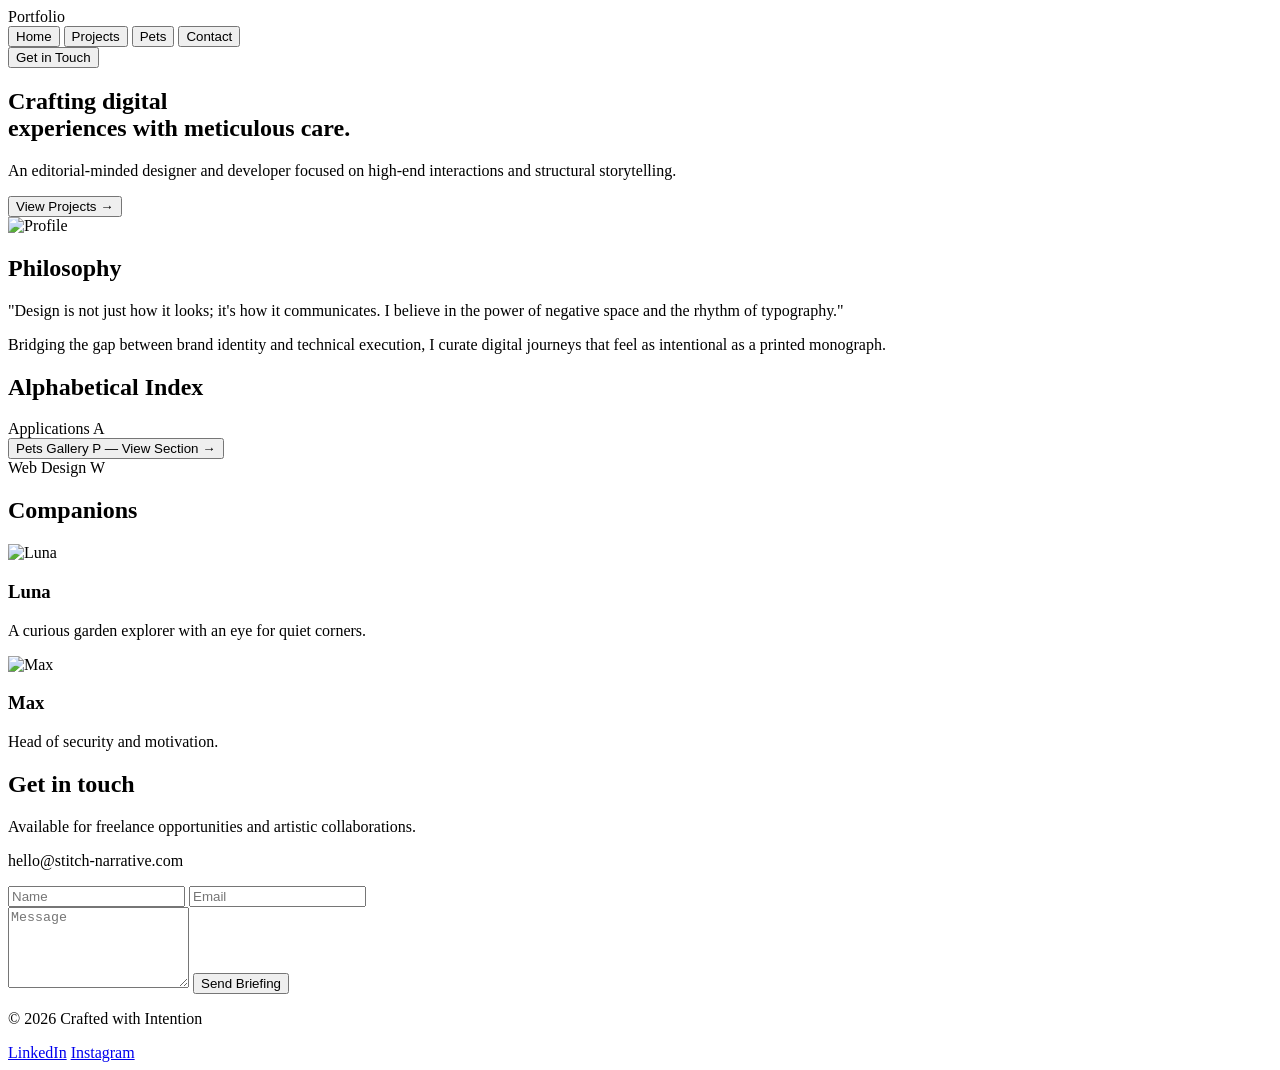
==== index.html @ e32a035a "first commit" ====
<!DOCTYPE html>
<html lang="en">
<head>
    <meta charset="UTF-8">
    <meta name="viewport" content="width=device-width, initial-scale=1.0">
    <title>Portfolio | The Editorial Narrative</title>
    <script src="https://cdn.tailwindcss.com?plugins=forms,container-queries"></script>
    <link href="https://fonts.googleapis.com/css2?family=Epilogue:wght@700;800;900&family=Manrope:wght@400;500;600;700&display=swap" rel="stylesheet">
    <script>
        tailwind.config = {
            theme: {
                extend: {
                    colors: {
                        primary: "#13423d",
                        secondary: "#466270",
                        surface: "#f8f9fa",
                        "surface-container-low": "#f3f4f5",
                        accent: "#396660"
                    }
                }
            }
        }

        function showSection(sectionId, btn) {
            // Ocultar todas las secciones
            document.querySelectorAll('.portfolio-section').forEach(s => s.classList.add('hidden'));
            // Mostrar la seleccionada
            document.getElementById(sectionId).classList.remove('hidden');
            
            // Actualizar estado activo de los botones del nav
            document.querySelectorAll('.nav-link').forEach(l => {
                l.classList.remove('text-primary', 'border-b-2', 'border-primary');
                l.classList.add('text-secondary');
            });
            if(btn) {
                btn.classList.add('text-primary', 'border-b-2', 'border-primary');
            }
        }
    </script>
</head>
<body class="bg-surface text-[#191c1d] font-['Manrope'] min-h-screen flex flex-col">

    <nav class="fixed top-0 w-full z-50 bg-surface/80 backdrop-blur-xl h-20 flex items-center border-b border-black/5">
        <div class="max-w-7xl mx-auto px-8 w-full flex justify-between items-center">
            <div class="text-2xl font-black font-['Epilogue'] tracking-tighter text-primary uppercase">Portfolio</div>
            <div class="hidden md:flex gap-10 font-bold text-[10px] uppercase tracking-[0.2em]">
                <button onclick="showSection('home', this)" class="nav-link text-primary border-b-2 border-primary pb-1 transition-all">Home</button>
                <button onclick="showSection('projects', this)" class="nav-link text-secondary hover:text-primary transition-all">Projects</button>
                <button onclick="showSection('pets', this)" class="nav-link text-secondary hover:text-primary transition-all">Pets</button>
                <button onclick="showSection('contact', this)" class="nav-link text-secondary hover:text-primary transition-all">Contact</button>
            </div>
            <button onclick="showSection('contact')" class="bg-primary text-white px-6 py-2.5 rounded-md font-bold text-[10px] uppercase tracking-widest hover:bg-accent transition-all">Get in Touch</button>
        </div>
    </nav>

    <main class="pt-20 flex-grow">
        
        <div id="home" class="portfolio-section">
            <section class="max-w-7xl mx-auto px-8 py-24 grid grid-cols-12 gap-12 items-center">
                <div class="col-span-12 md:col-span-7 flex flex-col items-start">
                    <h1 class="font-['Epilogue'] text-7xl md:text-[100px] font-black leading-[0.9] text-primary mb-10 tracking-tighter">
                        Crafting digital <br><span class="text-accent italic font-light font-['Manrope']">experiences</span> with meticulous care.
                    </h1>
                    <p class="text-xl text-secondary max-w-md mb-12 leading-relaxed">
                        An editorial-minded designer and developer focused on high-end interactions and structural storytelling.
                    </p>
                    <button onclick="showSection('projects')" class="inline-flex items-center gap-4 bg-primary text-white px-8 py-4 rounded-md font-bold hover:gap-6 transition-all uppercase tracking-widest text-xs">
                        View Projects →
                    </button>
                </div>
                <div class="col-span-12 md:col-span-5">
                    <div class="aspect-[3/4] bg-surface-container-low rounded-lg overflow-hidden shadow-2xl">
                        <img src="https://images.unsplash.com/photo-1560250097-0b93528c311a?q=80&w=800" class="w-full h-full object-cover" alt="Profile">
                    </div>
                </div>
            </section>

            <section class="bg-surface-container-low py-32 border-y border-black/5">
                <div class="max-w-7xl mx-auto px-8 grid grid-cols-12 gap-12">
                    <div class="col-span-12 md:col-span-4 flex flex-col gap-4">
                        <h2 class="font-['Epilogue'] text-3xl text-primary font-black uppercase">Philosophy</h2>
                        <div class="w-12 h-1 bg-primary"></div>
                    </div>
                    <div class="col-span-12 md:col-span-8 space-y-6">
                        <p class="text-2xl leading-relaxed text-primary font-medium italic">
                            "Design is not just how it looks; it's how it communicates. I believe in the power of negative space and the rhythm of typography."
                        </p>
                        <p class="text-secondary leading-loose">
                            Bridging the gap between brand identity and technical execution, I curate digital journeys that feel as intentional as a printed monograph.
                        </p>
                    </div>
                </div>
            </section>
        </div>

        <div id="projects" class="portfolio-section hidden max-w-7xl mx-auto px-8 py-24">
            <h2 class="font-['Epilogue'] text-[10px] uppercase tracking-[0.4em] text-secondary mb-16 italic">Alphabetical Index</h2>
            <div class="grid grid-cols-1 gap-y-4">
                <div class="flex justify-between items-baseline border-b border-black/10 py-10 opacity-30">
                    <span class="font-['Epilogue'] text-5xl md:text-7xl font-black text-primary uppercase tracking-tighter">Applications</span>
                    <span class="text-xs font-bold text-secondary">A</span>
                </div>
                <button onclick="showSection('pets')" class="flex justify-between items-baseline border-b border-black/10 py-10 group hover:border-primary transition-all text-left">
                    <span class="font-['Epilogue'] text-5xl md:text-7xl font-black text-primary group-hover:text-accent uppercase tracking-tighter">Pets Gallery</span>
                    <span class="text-xs font-bold text-primary italic">P — View Section →</span>
                </button>
                <div class="flex justify-between items-baseline border-b border-black/10 py-10 opacity-30">
                    <span class="font-['Epilogue'] text-5xl md:text-7xl font-black text-primary uppercase tracking-tighter">Web Design</span>
                    <span class="text-xs font-bold text-secondary">W</span>
                </div>
            </div>
        </div>

        <div id="pets" class="portfolio-section hidden max-w-7xl mx-auto px-8 py-24">
            <div class="mb-20 flex flex-col items-start gap-4">
                <h2 class="font-['Epilogue'] text-6xl md:text-8xl text-primary font-black tracking-tighter">Companions</h2>
                <div class="w-32 h-1.5 bg-accent"></div>
            </div>
            <div class="grid grid-cols-1 md:grid-cols-2 gap-20">
                <article class="flex flex-col">
                    <div class="aspect-[4/5] rounded-2xl overflow-hidden mb-8 shadow-2xl">
                        <img src="https://images.unsplash.com/photo-1514888286974-6c03e2ca1dba?q=80&w=600" class="w-full h-full object-cover" alt="Luna">
                    </div>
                    <h3 class="font-['Epilogue'] text-4xl text-primary font-black uppercase tracking-tighter">Luna</h3>
                    <p class="text-secondary text-lg mt-2 font-medium">A curious garden explorer with an eye for quiet corners.</p>
                </article>
                <article class="flex flex-col">
                    <div class="aspect-[4/5] rounded-2xl overflow-hidden mb-8 shadow-2xl">
                        <img src="https://images.unsplash.com/photo-1543466835-00a7907e9de1?q=80&w=600" class="w-full h-full object-cover" alt="Max">
                    </div>
                    <h3 class="font-['Epilogue'] text-4xl text-primary font-black uppercase tracking-tighter">Max</h3>
                    <p class="text-secondary text-lg mt-2 font-medium">Head of security and motivation.</p>
                </article>
            </div>
        </div>

        <div id="contact" class="portfolio-section hidden max-w-7xl mx-auto px-8 py-24">
            <div class="grid grid-cols-12 gap-16 items-start">
                <div class="col-span-12 md:col-span-5 flex flex-col gap-6">
                    <h2 class="font-['Epilogue'] text-5xl text-primary font-black uppercase tracking-tighter">Get in touch</h2>
                    <p class="text-secondary text-lg leading-relaxed">Available for freelance opportunities and artistic collaborations.</p>
                    <div class="flex flex-col gap-2 mt-8">
                        <p class="text-xs font-black uppercase tracking-widest text-primary underline underline-offset-8">hello@stitch-narrative.com</p>
                    </div>
                </div>
                <form class="col-span-12 md:col-span-7 space-y-4 bg-surface-container-low p-10 rounded-xl">
                    <div class="grid grid-cols-2 gap-4">
                        <input type="text" placeholder="Name" class="w-full p-4 bg-white border-none rounded shadow-sm focus:ring-2 focus:ring-primary outline-none text-sm">
                        <input type="email" placeholder="Email" class="w-full p-4 bg-white border-none rounded shadow-sm focus:ring-2 focus:ring-primary outline-none text-sm">
                    </div>
                    <textarea placeholder="Message" rows="5" class="w-full p-4 bg-white border-none rounded shadow-sm focus:ring-2 focus:ring-primary outline-none text-sm"></textarea>
                    <button class="bg-primary text-white w-full py-5 rounded font-bold uppercase tracking-widest text-[10px]">Send Briefing</button>
                </form>
            </div>
        </div>

    </main>

    <footer class="py-12 border-t border-black/5 bg-white">
        <div class="max-w-7xl mx-auto px-8 flex flex-col md:flex-row justify-between items-center gap-6">
            <p class="text-[10px] font-bold uppercase tracking-[0.4em] text-secondary">© 2026 Crafted with Intention</p>
            <div class="flex gap-8">
                <a href="#" class="text-[10px] font-black uppercase tracking-widest text-secondary hover:text-primary transition-colors">LinkedIn</a>
                <a href="#" class="text-[10px] font-black uppercase tracking-widest text-secondary hover:text-primary transition-colors">Instagram</a>
            </div>
        </div>
    </footer>

</body>
</html>
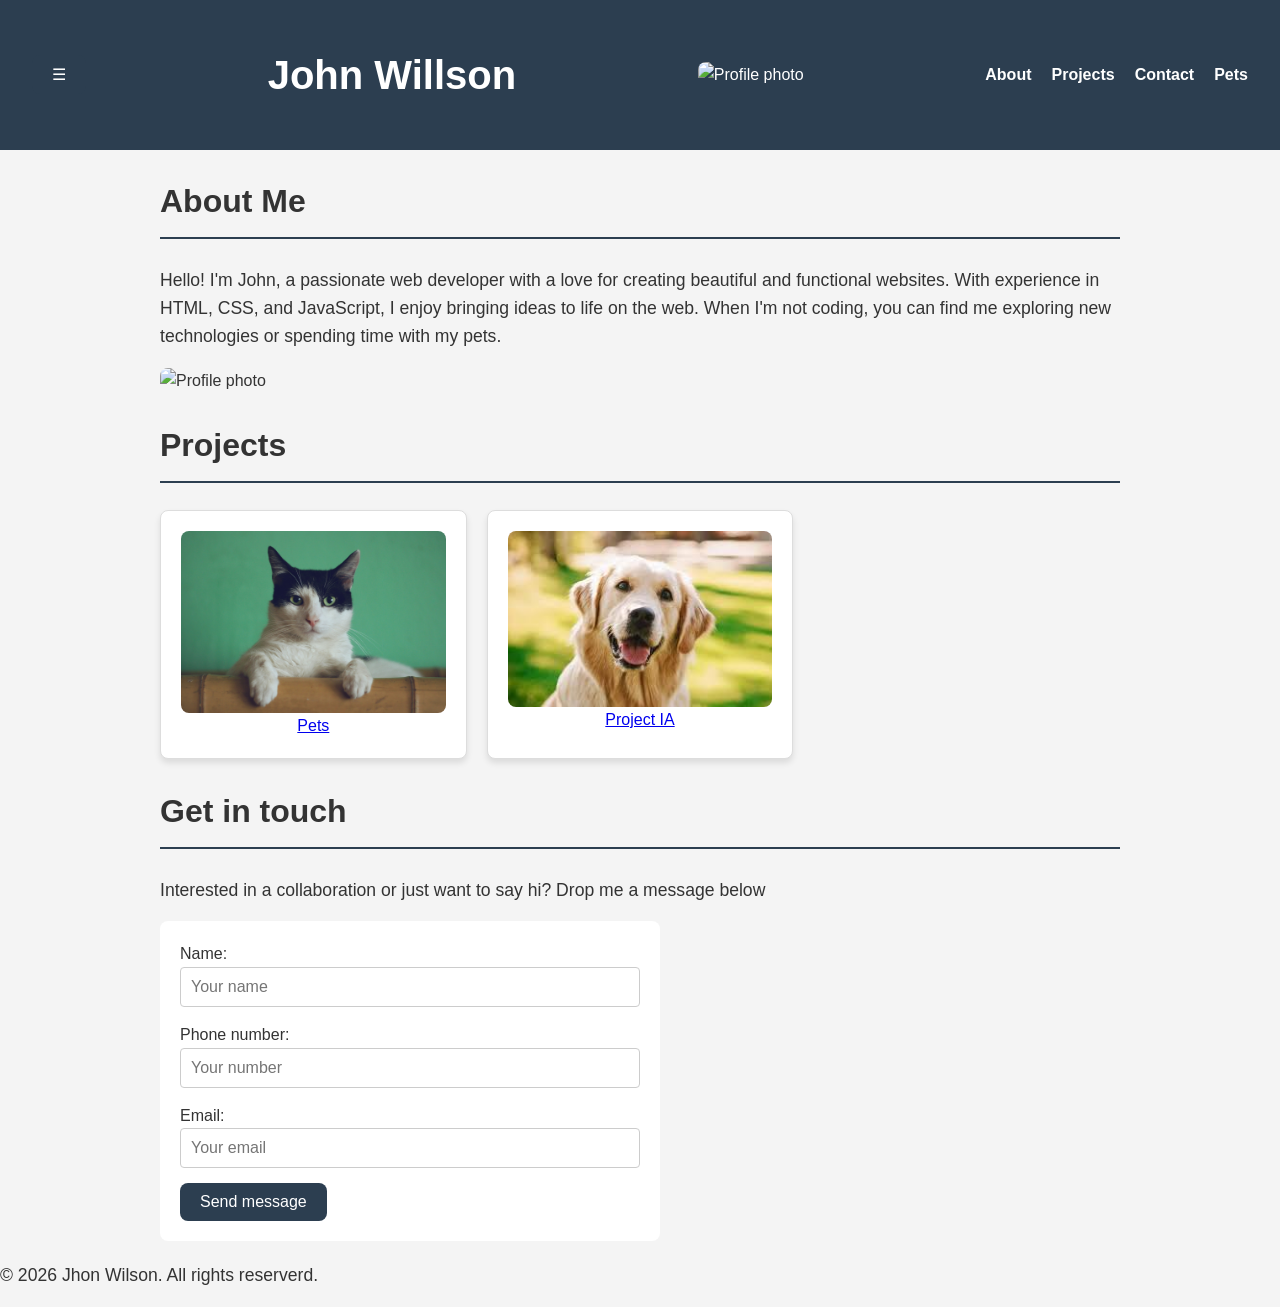
==== commit 582f8621: "first commit" ====
--- a/index.html
+++ b/index.html
@@ -1,170 +1,93 @@
 <!DOCTYPE html>
 <html lang="en">
+
 <head>
     <meta charset="UTF-8">
     <meta name="viewport" content="width=device-width, initial-scale=1.0">
-    <title>Portfolio | The Editorial Narrative</title>
-    <script src="https://cdn.tailwindcss.com?plugins=forms,container-queries"></script>
-    <link href="https://fonts.googleapis.com/css2?family=Epilogue:wght@700;800;900&family=Manrope:wght@400;500;600;700&display=swap" rel="stylesheet">
-    <script>
-        tailwind.config = {
-            theme: {
-                extend: {
-                    colors: {
-                        primary: "#13423d",
-                        secondary: "#466270",
-                        surface: "#f8f9fa",
-                        "surface-container-low": "#f3f4f5",
-                        accent: "#396660"
-                    }
-                }
-            }
-        }
+    <meta name="description" content="Personal portfolio">
+    <link rel="stylesheet" href="./src/css/main.css">
+    <link rel="stylesheet" href="./src/css/header.css">
+    <link rel="stylesheet" href="./src/css/layout.css">
+    <link rel="stylesheet" href="./src/css/components.css">
+    <title>Portfolio Personal | Jhon Wilson</title>
+    <link rel="stylesheet" href="/src/css/style.css">
+</head>
 
-        function showSection(sectionId, btn) {
-            // Ocultar todas las secciones
-            document.querySelectorAll('.portfolio-section').forEach(s => s.classList.add('hidden'));
-            // Mostrar la seleccionada
-            document.getElementById(sectionId).classList.remove('hidden');
-            
-            // Actualizar estado activo de los botones del nav
-            document.querySelectorAll('.nav-link').forEach(l => {
-                l.classList.remove('text-primary', 'border-b-2', 'border-primary');
-                l.classList.add('text-secondary');
-            });
-            if(btn) {
-                btn.classList.add('text-primary', 'border-b-2', 'border-primary');
-            }
-        }
-    </script>
-</head>
-<body class="bg-surface text-[#191c1d] font-['Manrope'] min-h-screen flex flex-col">
+<body>
+    <header>
+        <button id="menu-btn" aria-label="Open menu">☰</button>
+        <h1>John Willson</h1>
+        <img src="https://i.scdn.co/image/ab6761610000e5ebe42e3a0f2d453258f99b2338" alt="Profile photo" />
+        <nav id="menu" class="hidden">
+            <ul>
+                <li><a href="#about">About </a></li>
+                <li><a href="#projects">Projects</a></li>
+                <li><a href="#contact">Contact</a></li>
+                <li><a href="./src/views/pets.html">Pets</a></li>
+            </ul>
+        </nav>
+    </header>
 
-    <nav class="fixed top-0 w-full z-50 bg-surface/80 backdrop-blur-xl h-20 flex items-center border-b border-black/5">
-        <div class="max-w-7xl mx-auto px-8 w-full flex justify-between items-center">
-            <div class="text-2xl font-black font-['Epilogue'] tracking-tighter text-primary uppercase">Portfolio</div>
-            <div class="hidden md:flex gap-10 font-bold text-[10px] uppercase tracking-[0.2em]">
-                <button onclick="showSection('home', this)" class="nav-link text-primary border-b-2 border-primary pb-1 transition-all">Home</button>
-                <button onclick="showSection('projects', this)" class="nav-link text-secondary hover:text-primary transition-all">Projects</button>
-                <button onclick="showSection('pets', this)" class="nav-link text-secondary hover:text-primary transition-all">Pets</button>
-                <button onclick="showSection('contact', this)" class="nav-link text-secondary hover:text-primary transition-all">Contact</button>
-            </div>
-            <button onclick="showSection('contact')" class="bg-primary text-white px-6 py-2.5 rounded-md font-bold text-[10px] uppercase tracking-widest hover:bg-accent transition-all">Get in Touch</button>
-        </div>
-    </nav>
+    <main>
+        <section id="about">
+            <h2>About Me</h2>
+            <p>
+                Hello! I'm John, a passionate web developer with a love for creating beautiful and functional websites.
+                With experience in HTML, CSS, and JavaScript, I enjoy bringing ideas to life on the web.
+                When I'm not coding, you can find me exploring new technologies or spending time with my pets.
+            </p>
+            <!-- Image with alt text for week 3 -->
+            <img src="./public/img/https://i.scdn.co/image/ab6761610000e5ebe42e3a0f2d453258f99b2338"
+                alt="Profile photo" />
+        </section>
 
-    <main class="pt-20 flex-grow">
-        
-        <div id="home" class="portfolio-section">
-            <section class="max-w-7xl mx-auto px-8 py-24 grid grid-cols-12 gap-12 items-center">
-                <div class="col-span-12 md:col-span-7 flex flex-col items-start">
-                    <h1 class="font-['Epilogue'] text-7xl md:text-[100px] font-black leading-[0.9] text-primary mb-10 tracking-tighter">
-                        Crafting digital <br><span class="text-accent italic font-light font-['Manrope']">experiences</span> with meticulous care.
-                    </h1>
-                    <p class="text-xl text-secondary max-w-md mb-12 leading-relaxed">
-                        An editorial-minded designer and developer focused on high-end interactions and structural storytelling.
-                    </p>
-                    <button onclick="showSection('projects')" class="inline-flex items-center gap-4 bg-primary text-white px-8 py-4 rounded-md font-bold hover:gap-6 transition-all uppercase tracking-widest text-xs">
-                        View Projects →
-                    </button>
-                </div>
-                <div class="col-span-12 md:col-span-5">
-                    <div class="aspect-[3/4] bg-surface-container-low rounded-lg overflow-hidden shadow-2xl">
-                        <img src="https://images.unsplash.com/photo-1560250097-0b93528c311a?q=80&w=800" class="w-full h-full object-cover" alt="Profile">
-                    </div>
-                </div>
-            </section>
-
-            <section class="bg-surface-container-low py-32 border-y border-black/5">
-                <div class="max-w-7xl mx-auto px-8 grid grid-cols-12 gap-12">
-                    <div class="col-span-12 md:col-span-4 flex flex-col gap-4">
-                        <h2 class="font-['Epilogue'] text-3xl text-primary font-black uppercase">Philosophy</h2>
-                        <div class="w-12 h-1 bg-primary"></div>
-                    </div>
-                    <div class="col-span-12 md:col-span-8 space-y-6">
-                        <p class="text-2xl leading-relaxed text-primary font-medium italic">
-                            "Design is not just how it looks; it's how it communicates. I believe in the power of negative space and the rhythm of typography."
-                        </p>
-                        <p class="text-secondary leading-loose">
-                            Bridging the gap between brand identity and technical execution, I curate digital journeys that feel as intentional as a printed monograph.
-                        </p>
-                    </div>
-                </div>
-            </section>
-        </div>
-
-        <div id="projects" class="portfolio-section hidden max-w-7xl mx-auto px-8 py-24">
-            <h2 class="font-['Epilogue'] text-[10px] uppercase tracking-[0.4em] text-secondary mb-16 italic">Alphabetical Index</h2>
-            <div class="grid grid-cols-1 gap-y-4">
-                <div class="flex justify-between items-baseline border-b border-black/10 py-10 opacity-30">
-                    <span class="font-['Epilogue'] text-5xl md:text-7xl font-black text-primary uppercase tracking-tighter">Applications</span>
-                    <span class="text-xs font-bold text-secondary">A</span>
-                </div>
-                <button onclick="showSection('pets')" class="flex justify-between items-baseline border-b border-black/10 py-10 group hover:border-primary transition-all text-left">
-                    <span class="font-['Epilogue'] text-5xl md:text-7xl font-black text-primary group-hover:text-accent uppercase tracking-tighter">Pets Gallery</span>
-                    <span class="text-xs font-bold text-primary italic">P — View Section →</span>
-                </button>
-                <div class="flex justify-between items-baseline border-b border-black/10 py-10 opacity-30">
-                    <span class="font-['Epilogue'] text-5xl md:text-7xl font-black text-primary uppercase tracking-tighter">Web Design</span>
-                    <span class="text-xs font-bold text-secondary">W</span>
-                </div>
-            </div>
-        </div>
-
-        <div id="pets" class="portfolio-section hidden max-w-7xl mx-auto px-8 py-24">
-            <div class="mb-20 flex flex-col items-start gap-4">
-                <h2 class="font-['Epilogue'] text-6xl md:text-8xl text-primary font-black tracking-tighter">Companions</h2>
-                <div class="w-32 h-1.5 bg-accent"></div>
-            </div>
-            <div class="grid grid-cols-1 md:grid-cols-2 gap-20">
-                <article class="flex flex-col">
-                    <div class="aspect-[4/5] rounded-2xl overflow-hidden mb-8 shadow-2xl">
-                        <img src="https://images.unsplash.com/photo-1514888286974-6c03e2ca1dba?q=80&w=600" class="w-full h-full object-cover" alt="Luna">
-                    </div>
-                    <h3 class="font-['Epilogue'] text-4xl text-primary font-black uppercase tracking-tighter">Luna</h3>
-                    <p class="text-secondary text-lg mt-2 font-medium">A curious garden explorer with an eye for quiet corners.</p>
+        <section id="projects">
+            <h2>Projects</h2>
+            <div class="project-list">
+                <article class="project-item">
+                    <!-- Image with alt text for week 3 -->
+                    <img src="./public/img/photo-1514888286974-6c03e2ca1dba.jpeg" alt="Pet project" />
+                    <a href="/src/views/pets.html">Pets</a>
                 </article>
-                <article class="flex flex-col">
-                    <div class="aspect-[4/5] rounded-2xl overflow-hidden mb-8 shadow-2xl">
-                        <img src="https://images.unsplash.com/photo-1543466835-00a7907e9de1?q=80&w=600" class="w-full h-full object-cover" alt="Max">
-                    </div>
-                    <h3 class="font-['Epilogue'] text-4xl text-primary font-black uppercase tracking-tighter">Max</h3>
-                    <p class="text-secondary text-lg mt-2 font-medium">Head of security and motivation.</p>
+                <article class="project-item">
+                    <!-- Image with alt text for week 3 -->
+                    <img src="./public/img/descarga (1).jpeg" alt="Project on artificial intelligence" />
+                    <a href="#">Project IA</a>
                 </article>
             </div>
-        </div>
+        </section>
 
-        <div id="contact" class="portfolio-section hidden max-w-7xl mx-auto px-8 py-24">
-            <div class="grid grid-cols-12 gap-16 items-start">
-                <div class="col-span-12 md:col-span-5 flex flex-col gap-6">
-                    <h2 class="font-['Epilogue'] text-5xl text-primary font-black uppercase tracking-tighter">Get in touch</h2>
-                    <p class="text-secondary text-lg leading-relaxed">Available for freelance opportunities and artistic collaborations.</p>
-                    <div class="flex flex-col gap-2 mt-8">
-                        <p class="text-xs font-black uppercase tracking-widest text-primary underline underline-offset-8">hello@stitch-narrative.com</p>
-                    </div>
+        <section id="contact">
+            <h2>Get in touch</h2>
+            <p>Interested in a collaboration or just want to say hi? Drop me a message below</p>
+            <form class="contact-form">
+                <div class="form-group">
+                    <label> Name:</label>
+                    <input type="text" required pattern="[A-Za-z\s]+" title="Only letters and spaces are allowed"
+                        placeholder="Your name" />
                 </div>
-                <form class="col-span-12 md:col-span-7 space-y-4 bg-surface-container-low p-10 rounded-xl">
-                    <div class="grid grid-cols-2 gap-4">
-                        <input type="text" placeholder="Name" class="w-full p-4 bg-white border-none rounded shadow-sm focus:ring-2 focus:ring-primary outline-none text-sm">
-                        <input type="email" placeholder="Email" class="w-full p-4 bg-white border-none rounded shadow-sm focus:ring-2 focus:ring-primary outline-none text-sm">
-                    </div>
-                    <textarea placeholder="Message" rows="5" class="w-full p-4 bg-white border-none rounded shadow-sm focus:ring-2 focus:ring-primary outline-none text-sm"></textarea>
-                    <button class="bg-primary text-white w-full py-5 rounded font-bold uppercase tracking-widest text-[10px]">Send Briefing</button>
-                </form>
-            </div>
-        </div>
 
+                <div class="form-group">
+                    <label>Phone number:</label>
+                    <input type="tel" required pattern="[0-9]+" title="Only numbers allowed"
+                        placeholder="Your number" />
+                </div>
+
+                <div class="form-group">
+                    <label> Email:</label>
+                    <input type="email" required placeholder="Your email" />
+                </div>
+
+                <button type="submit">Send message</button>
+            </form>
+        </section>
     </main>
 
-    <footer class="py-12 border-t border-black/5 bg-white">
-        <div class="max-w-7xl mx-auto px-8 flex flex-col md:flex-row justify-between items-center gap-6">
-            <p class="text-[10px] font-bold uppercase tracking-[0.4em] text-secondary">© 2026 Crafted with Intention</p>
-            <div class="flex gap-8">
-                <a href="#" class="text-[10px] font-black uppercase tracking-widest text-secondary hover:text-primary transition-colors">LinkedIn</a>
-                <a href="#" class="text-[10px] font-black uppercase tracking-widest text-secondary hover:text-primary transition-colors">Instagram</a>
-            </div>
-        </div>
+    <footer>
+        <p>&copy; 2026 Jhon Wilson. All rights reserverd.</p>
     </footer>
 
+    <script src="/js/script.js"></script>
 </body>
+
 </html>
--- a/src/css/main.css
+++ b/src/css/main.css
@@ -0,0 +1,75 @@
+/* TAREA 4: Optimización con Variables */
+:root {
+    --primary-color: #2c3e50; /* El azul oscuro de tu header */
+    --accent-color: #3498db;  /* Un azul más claro para enlaces */
+    --bg-color: #f4f4f4;      /* Gris muy claro para el fondo */
+    --white: #ffffff;
+    --text-color: #333;
+    --border-radius: 8px;
+}
+
+/* TAREA 3: Unidades Relativas y Reset */
+* {
+    box-sizing: border-box;
+}
+
+body {
+    margin: 0;
+    font-family: Arial, sans-serif;
+    font-size: 16px; /* Base para rem */
+    line-height: 1.6;
+    background-color: var(--bg-color);
+    color: var(--text-color);
+}
+
+/* TAREA 3: Imágenes Responsivas */
+img {
+    max-width: 100%;
+    height: auto;
+    display: block;
+    border-radius: var(--border-radius);
+}
+
+h1 { font-size: 2.5rem; }
+h2 { font-size: 2rem; border-bottom: 2px solid var(--primary-color); padding-bottom: 10px; }
+p { font-size: 1.1rem; }
+
+/* Contenedor principal para que no se pegue a los bordes */
+main {
+    max-width: 1000px;
+    margin: 20px auto;
+    padding: 0 20px;
+}
+
+/* TAREA 2: Media Queries */
+
+/* Tablets (Pantallas medianas) */
+@media (max-width: 1024px) {
+    .project-list {
+        grid-template-columns: 1fr 1fr; /* 2 columnas */
+    }
+    .pets-grid {
+        grid-template-columns: repeat(3, 1fr); /* Mantiene 3 si caben */
+    }
+}
+
+/* Móviles (Pantallas pequeñas) */
+@media (max-width: 480px) {
+    header {
+        flex-direction: column;
+        text-align: center;
+    }
+
+    header nav ul {
+        flex-direction: column;
+        gap: 10px;
+    }
+
+    .project-list {
+        grid-template-columns: 1fr; /* 1 sola columna en celular */
+    }
+
+    .pets-grid {
+        grid-template-columns: 1fr 1fr; /* 2 columnas en celular para mascotas */
+    }
+}
--- a/src/css/header.css
+++ b/src/css/header.css
@@ -0,0 +1,27 @@
+header {
+    background-color: var(--primary-color);
+    color: white;
+    padding: 1rem 2rem;
+    display: flex;
+    justify-content: space-between;
+    align-items: center;
+}
+
+header nav ul {
+    list-style: none;
+    display: flex;
+    gap: 20px;
+    margin: 0;
+    padding: 0;
+}
+
+header nav a {
+    color: white;
+    text-decoration: none;
+    font-weight: bold;
+    transition: color 0.3s;
+}
+
+header nav a:hover {
+    color: var(--accent-color);
+}
--- a/src/css/layout.css
+++ b/src/css/layout.css
@@ -0,0 +1,53 @@
+/* Estilo del Header */
+header {
+    background-color: var(--primary-color);
+    color: var(--white);
+    padding: 1rem 2rem;
+    display: flex;
+    justify-content: space-between;
+    align-items: center;
+}
+
+header nav ul {
+    list-style: none;
+    display: flex;
+    gap: 20px;
+    padding: 0;
+}
+
+header nav a {
+    color: var(--white);
+    text-decoration: none;
+    font-weight: bold;
+}
+
+/* TAREA 2: Grid de Proyectos y Mascotas */
+.project-list, .pets-grid {
+    display: grid;
+    grid-template-columns: repeat(3, 1fr); /* 3 columnas en escritorio */
+    gap: 20px;
+    margin-top: 20px;
+}
+
+.project-item, .pet-item {
+    background-color: var(--white);
+    padding: 20px;
+    border-radius: var(--border-radius);
+    text-align: center;
+    box-shadow: 0 4px 6px rgba(0,0,0,0.1);
+    border: 1px solid #ddd;
+}
+
+/* Estilo de los formularios */
+.contact-form {
+    background: var(--white);
+    padding: 20px;
+    border-radius: var(--border-radius);
+    max-width: 500px;
+}
+
+.form-group {
+    display: flex;
+    flex-direction: column;
+    margin-bottom: 15px;
+}
--- a/src/css/components.css
+++ b/src/css/components.css
@@ -0,0 +1,36 @@
+/* Botones profesionales */
+button, .btn {
+    background-color: var(--primary-color);
+    color: white;
+    border: none;
+    padding: 10px 20px;
+    border-radius: var(--border-radius);
+    cursor: pointer;
+    font-size: 1rem;
+}
+
+button:hover {
+    background-color: var(--accent-color);
+}
+
+/* Estilo de los cuadros de texto */
+input, textarea {
+    width: 100%;
+    padding: 10px;
+    border: 1px solid #ccc;
+    border-radius: 4px;
+    font-size: 1rem;
+}
+
+/* Las "Cards" de proyectos o mascotas */
+.card {
+    background: white;
+    border-radius: var(--border-radius);
+    box-shadow: 0 4px 8px rgba(0,0,0,0.1);
+    padding: 15px;
+    transition: transform 0.2s;
+}
+
+.card:hover {
+    transform: scale(1.02);
+}
--- a/src/css/style.css
+++ b/src/css/style.css
@@ -0,0 +1,23 @@
+/* Configuración Editorial Semana 2 */
+html {
+    scroll-behavior: smooth;
+}
+
+body {
+    -webkit-font-smoothing: antialiased;
+}
+
+/* Regla No-Line: Todo por tonos de fondo, nada de bordes sólidos */
+section, nav, footer {
+    border: none !important;
+}
+
+/* Sombras suaves como las del ZIP */
+.shadow-2xl {
+    box-shadow: 0 25px 50px -12px rgba(19, 66, 61, 0.08);
+}
+
+/* Efecto hover suave para inputs */
+input, textarea {
+    transition: all 0.3s ease;
+}
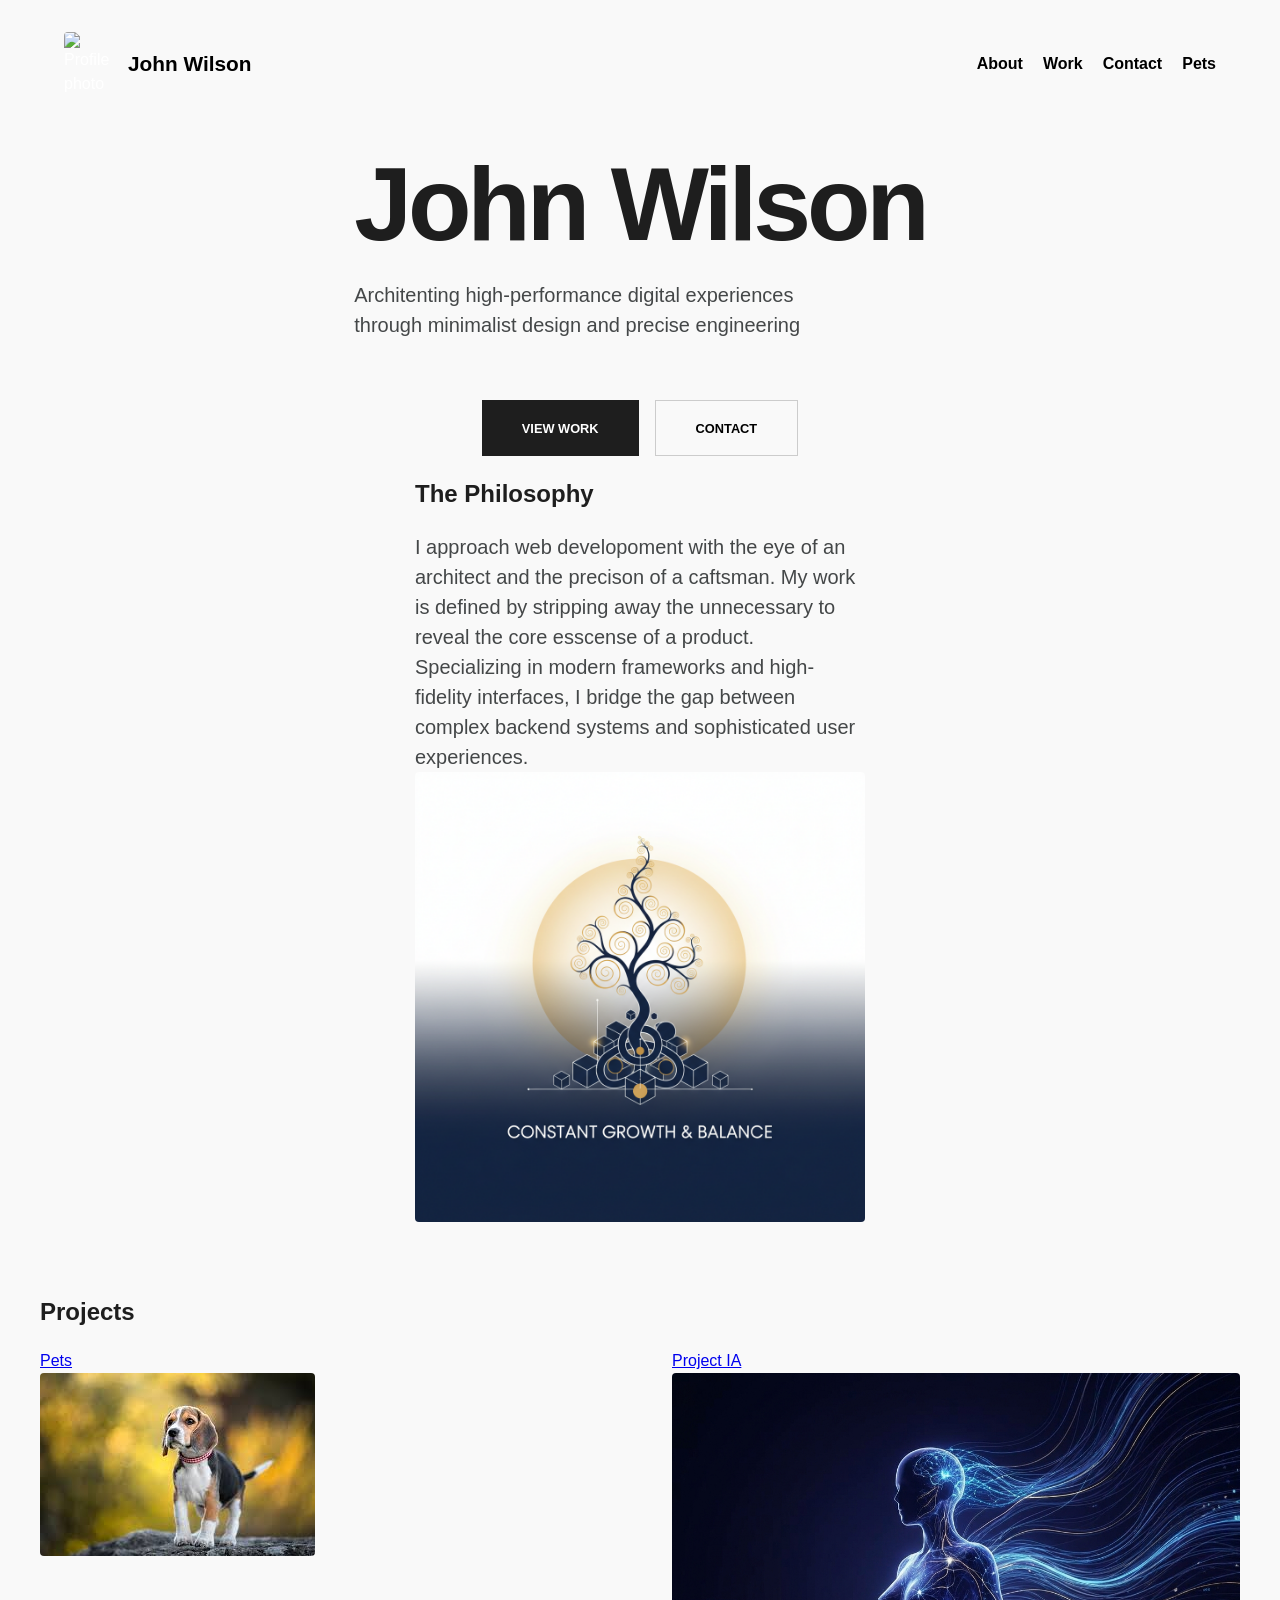
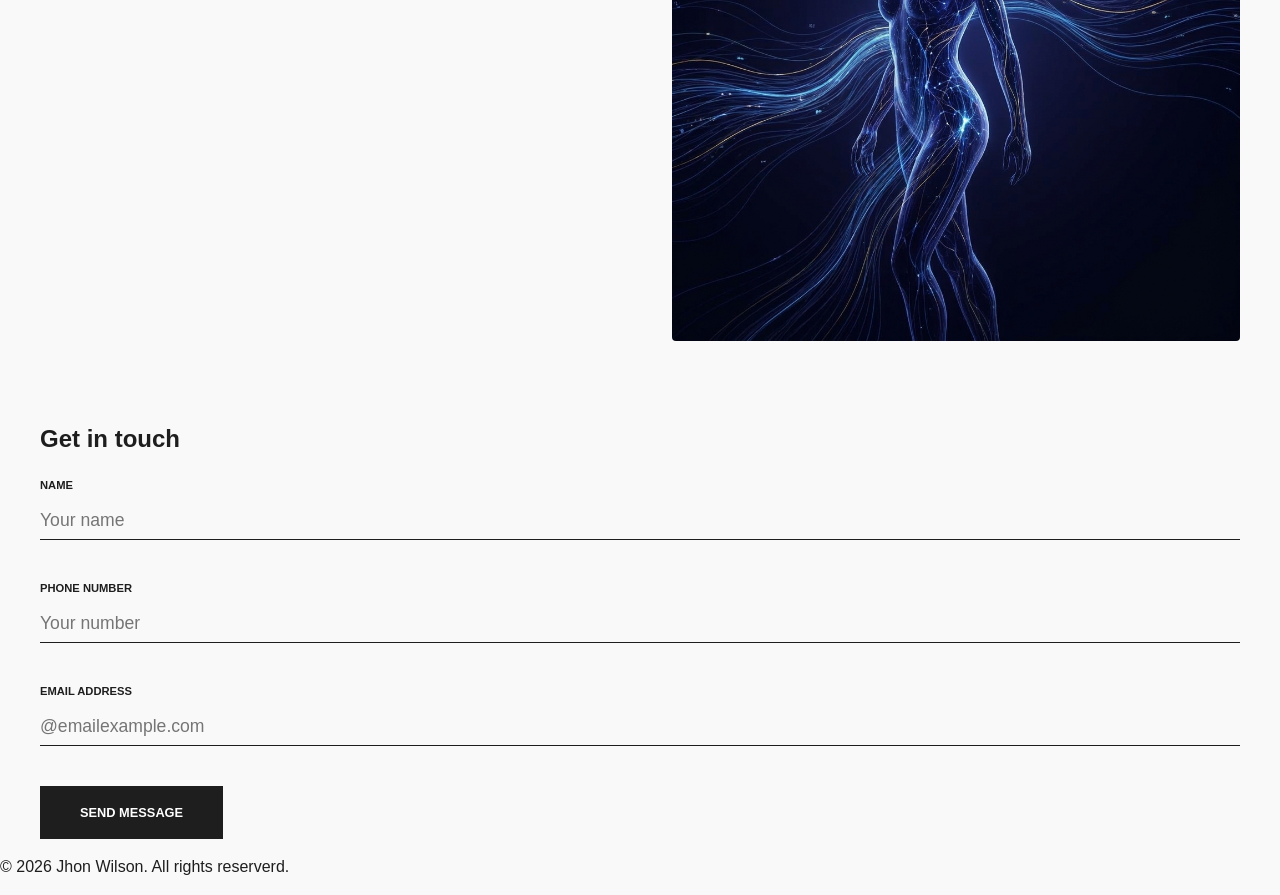
==== commit bd453704: "actualicé el código" ====
--- a/index.html
+++ b/index.html
@@ -14,14 +14,16 @@
 </head>
 
 <body>
-    <header>
-        <button id="menu-btn" aria-label="Open menu">☰</button>
-        <h1>John Willson</h1>
-        <img src="https://i.scdn.co/image/ab6761610000e5ebe42e3a0f2d453258f99b2338" alt="Profile photo" />
+    <header class="main-header">
+        <div class="logo_container">
+         <img src="https://i.scdn.co/image/ab6761610000e5ebe42e3a0f2d453258f99b2338" alt="Profile photo" />
+        <div class="logo-area">John Wilson</div>
+        </div>
+       
         <nav id="menu" class="hidden">
             <ul>
                 <li><a href="#about">About </a></li>
-                <li><a href="#projects">Projects</a></li>
+                <li><a href="#projects">Work</a></li>
                 <li><a href="#contact">Contact</a></li>
                 <li><a href="./src/views/pets.html">Pets</a></li>
             </ul>
@@ -29,56 +31,68 @@
     </header>
 
     <main>
-        <section id="about">
-            <h2>About Me</h2>
-            <p>
-                Hello! I'm John, a passionate web developer with a love for creating beautiful and functional websites.
-                With experience in HTML, CSS, and JavaScript, I enjoy bringing ideas to life on the web.
-                When I'm not coding, you can find me exploring new technologies or spending time with my pets.
-            </p>
+        <section id="about" class="hero-section">
+            <div class="text-title">
+            <h1 class="hero-title">John Wilson</h1>
+            <p class="hero-subtitle">
+            Architenting high-performance digital experiences through minimalist design and precise engineering</p>
+            </div>
             <!-- Image with alt text for week 3 -->
-            <img src="./public/img/https://i.scdn.co/image/ab6761610000e5ebe42e3a0f2d453258f99b2338"
-                alt="Profile photo" />
+            <div class="hero-buttons">
+                <button class="btn-black">View Work</button>
+                <button class="btn-outline">Contact</button>
+            </div>
+
+            <article> 
+                <div class="text-subtitle">
+                 <h2>The Philosophy</h2>   
+                <p class="hero-subtitle">
+                I approach web developoment with the eye of an architect and the precison of a caftsman. My work is defined by stripping away the unnecessary to reveal the core esscense of a product.
+                Specializing in modern frameworks and high-fidelity interfaces, I bridge the gap between complex backend systems and sophisticated user experiences.
+                <img src="public/img/filosofia-webpng" alt="Photo"
+            </article>
+
+            
         </section>
 
         <section id="projects">
-            <h2>Projects</h2>
+            <h2 class="section-title">Projects</h2>
             <div class="project-list">
                 <article class="project-item">
+                    <a href="#">Pets</a>
                     <!-- Image with alt text for week 3 -->
-                    <img src="./public/img/photo-1514888286974-6c03e2ca1dba.jpeg" alt="Pet project" />
-                    <a href="/src/views/pets.html">Pets</a>
+                    <img src="./public/img/descarga.jpeg" alt="Pet project" />
                 </article>
+
                 <article class="project-item">
+                    <a href="#">Project IA</a>
                     <!-- Image with alt text for week 3 -->
-                    <img src="./public/img/descarga (1).jpeg" alt="Project on artificial intelligence" />
-                    <a href="#">Project IA</a>
+                    <img src="./public/img/project-ia.png" alt="Project on artificial intelligence" />
                 </article>
             </div>
         </section>
 
-        <section id="contact">
+        <section id="contact" class="contact-section">  
             <h2>Get in touch</h2>
-            <p>Interested in a collaboration or just want to say hi? Drop me a message below</p>
-            <form class="contact-form">
-                <div class="form-group">
-                    <label> Name:</label>
+            <form id=" portfolio-form">
+                <div class="form-field">
+                    <label>Name</label>
                     <input type="text" required pattern="[A-Za-z\s]+" title="Only letters and spaces are allowed"
                         placeholder="Your name" />
                 </div>
 
-                <div class="form-group">
-                    <label>Phone number:</label>
+                <div class="form-field">
+                    <label>Phone number</label>
                     <input type="tel" required pattern="[0-9]+" title="Only numbers allowed"
                         placeholder="Your number" />
                 </div>
 
-                <div class="form-group">
-                    <label> Email:</label>
-                    <input type="email" required placeholder="Your email" />
+                <div class="form-field">
+                    <label> Email address</label>
+                    <input type="email" placeholder="@emailexample.com" required/>
                 </div>
 
-                <button type="submit">Send message</button>
+                <button type="submit" class=" btn-black">Send Message</button>
             </form>
         </section>
     </main>
@@ -87,7 +101,7 @@
         <p>&copy; 2026 Jhon Wilson. All rights reserverd.</p>
     </footer>
 
-    <script src="/js/script.js"></script>
+    <script src="/src/JavaScript/script.js"></script>
 </body>
 
 </html>
--- a/src/css/main.css
+++ b/src/css/main.css
@@ -1,75 +1,36 @@
-/* TAREA 4: Optimización con Variables */
 :root {
-    --primary-color: #2c3e50; /* El azul oscuro de tu header */
-    --accent-color: #3498db;  /* Un azul más claro para enlaces */
-    --bg-color: #f4f4f4;      /* Gris muy claro para el fondo */
-    --white: #ffffff;
-    --text-color: #333;
-    --border-radius: 8px;
-}
-
-/* TAREA 3: Unidades Relativas y Reset */
-* {
-    box-sizing: border-box;
+    --primary: #1e1e1e;
+    --secondary: #0057c0;
+    --bg: #f9f9f9;
+    --text-muted: #444748;
 }
 
 body {
+    font-family: 'Inter', sans-serif;
+    background-color: var(--bg);
+    color: var(--primary);
     margin: 0;
-    font-family: Arial, sans-serif;
-    font-size: 16px; /* Base para rem */
-    line-height: 1.6;
-    background-color: var(--bg-color);
-    color: var(--text-color);
+    line-height: 1.5;
 }
 
-/* TAREA 3: Imágenes Responsivas */
+/* Tarea 3: Unidades Relativas */
+.hero-title {
+    font-size: clamp(3.5rem, 12vw, 6.5rem); /* Tamaño masivo como la imagen */
+    font-weight: 800;
+    line-height: 0.85;
+    letter-spacing: -0.04em;
+    margin: 0 0 2rem 0;
+}
+
+.hero-subtitle {
+    font-size: 1.25rem;
+    max-width: 450px;
+    color: var(--text-muted);
+}
+
 img {
     max-width: 100%;
     height: auto;
     display: block;
-    border-radius: var(--border-radius);
-}
-
-h1 { font-size: 2.5rem; }
-h2 { font-size: 2rem; border-bottom: 2px solid var(--primary-color); padding-bottom: 10px; }
-p { font-size: 1.1rem; }
-
-/* Contenedor principal para que no se pegue a los bordes */
-main {
-    max-width: 1000px;
-    margin: 20px auto;
-    padding: 0 20px;
-}
-
-/* TAREA 2: Media Queries */
-
-/* Tablets (Pantallas medianas) */
-@media (max-width: 1024px) {
-    .project-list {
-        grid-template-columns: 1fr 1fr; /* 2 columnas */
-    }
-    .pets-grid {
-        grid-template-columns: repeat(3, 1fr); /* Mantiene 3 si caben */
-    }
-}
-
-/* Móviles (Pantallas pequeñas) */
-@media (max-width: 480px) {
-    header {
-        flex-direction: column;
-        text-align: center;
-    }
-
-    header nav ul {
-        flex-direction: column;
-        gap: 10px;
-    }
-
-    .project-list {
-        grid-template-columns: 1fr; /* 1 sola columna en celular */
-    }
-
-    .pets-grid {
-        grid-template-columns: 1fr 1fr; /* 2 columnas en celular para mascotas */
-    }
+    border-radius: 0.25rem;
 }
--- a/src/css/header.css
+++ b/src/css/header.css
@@ -5,8 +5,13 @@
     display: flex;
     justify-content: space-between;
     align-items: center;
+
 }
-
+.logo_container {
+    display: flex;
+    align-items: center;
+    gap: 1rem;
+}
 header nav ul {
     list-style: none;
     display: flex;
@@ -14,9 +19,14 @@
     margin: 0;
     padding: 0;
 }
+.logo-area {
+    color: #000;
+    font-size: 1.3rem;
+    font-weight: 800;
+}
 
 header nav a {
-    color: white;
+    color: #000;
     text-decoration: none;
     font-weight: bold;
     transition: color 0.3s;
@@ -24,4 +34,14 @@
 
 header nav a:hover {
     color: var(--accent-color);
+}
+.main-header {
+    padding: 2rem 4rem;
+    max-width: 1200px;
+    margin: 0 auto;
+}
+
+
+.main-header img {
+    width: 3rem;
 }
--- a/src/css/layout.css
+++ b/src/css/layout.css
@@ -1,53 +1,32 @@
-/* Estilo del Header */
-header {
-    background-color: var(--primary-color);
-    color: var(--white);
-    padding: 1rem 2rem;
+main {
+    max-width: 1200px;
+    margin: 0 auto;
+    padding: 0 2rem;
+}
+
+.hero-section {
+  padding: 2rem;
+    
     display: flex;
-    justify-content: space-between;
+    flex-direction: column;
+    justify-content: center;
     align-items: center;
 }
 
-header nav ul {
-    list-style: none;
-    display: flex;
-    gap: 20px;
-    padding: 0;
+/* Tarea 2: Grid de Proyectos */
+.project-list {
+    display: grid;
+    grid-template-columns: repeat(2, 1fr); /* 2 columnas exactas */
+    gap: 4rem;
+    margin-bottom: 5rem;
 }
 
-header nav a {
-    color: var(--white);
-    text-decoration: none;
-    font-weight: bold;
-}
-
-/* TAREA 2: Grid de Proyectos y Mascotas */
-.project-list, .pets-grid {
-    display: grid;
-    grid-template-columns: repeat(3, 1fr); /* 3 columnas en escritorio */
-    gap: 20px;
-    margin-top: 20px;
-}
-
-.project-item, .pet-item {
-    background-color: var(--white);
-    padding: 20px;
-    border-radius: var(--border-radius);
-    text-align: center;
-    box-shadow: 0 4px 6px rgba(0,0,0,0.1);
-    border: 1px solid #ddd;
-}
-
-/* Estilo de los formularios */
-.contact-form {
-    background: var(--white);
-    padding: 20px;
-    border-radius: var(--border-radius);
-    max-width: 500px;
-}
-
-.form-group {
-    display: flex;
-    flex-direction: column;
-    margin-bottom: 15px;
+/* Responsive para Móviles */
+@media (max-width: 768px) {
+    .project-list {
+        grid-template-columns: 1fr; /* 1 columna en celular */
+    }
+    .hero-title {
+        font-size: 3rem;
+    }
 }
--- a/src/css/components.css
+++ b/src/css/components.css
@@ -1,36 +1,48 @@
-/* Botones profesionales */
-button, .btn {
-    background-color: var(--primary-color);
-    color: white;
-    border: none;
-    padding: 10px 20px;
-    border-radius: var(--border-radius);
-    cursor: pointer;
-    font-size: 1rem;
+.hero-buttons {
+    display: flex;
+    gap: 1rem;
+    margin-top: 2.5rem;
 }
 
-button:hover {
-    background-color: var(--accent-color);
+.btn-black {
+    background: var(--primary);
+    color: white;
+    padding: 1.2rem 2.5rem;
+    border: none;
+    font-weight: 700;
+    text-transform: uppercase;
+    font-size: 0.8rem;
+    cursor: pointer;
 }
 
-/* Estilo de los cuadros de texto */
-input, textarea {
-    width: 100%;
-    padding: 10px;
+.btn-outline {
+    background: transparent;
     border: 1px solid #ccc;
-    border-radius: 4px;
-    font-size: 1rem;
+    padding: 1.2rem 2.5rem;
+    font-weight: 700;
+    text-transform: uppercase;
+    font-size: 0.8rem;
 }
 
-/* Las "Cards" de proyectos o mascotas */
-.card {
-    background: white;
-    border-radius: var(--border-radius);
-    box-shadow: 0 4px 8px rgba(0,0,0,0.1);
-    padding: 15px;
-    transition: transform 0.2s;
+/* Estilo del formulario de la imagen */
+.form-field {
+    margin-bottom: 2.5rem;
+    border-bottom: 1px solid var(--primary);
 }
 
-.card:hover {
-    transform: scale(1.02);
+.form-field label {
+    display: block;
+    font-size: 0.7rem;
+    text-transform: uppercase;
+    font-weight: 800;
+    margin-bottom: 0.5rem;
+}
+
+.form-field input {
+    width: 100%;
+    border: none;
+    background: transparent;
+    padding: 0.5rem 0;
+    font-size: 1.1rem;
+    outline: none;
 }
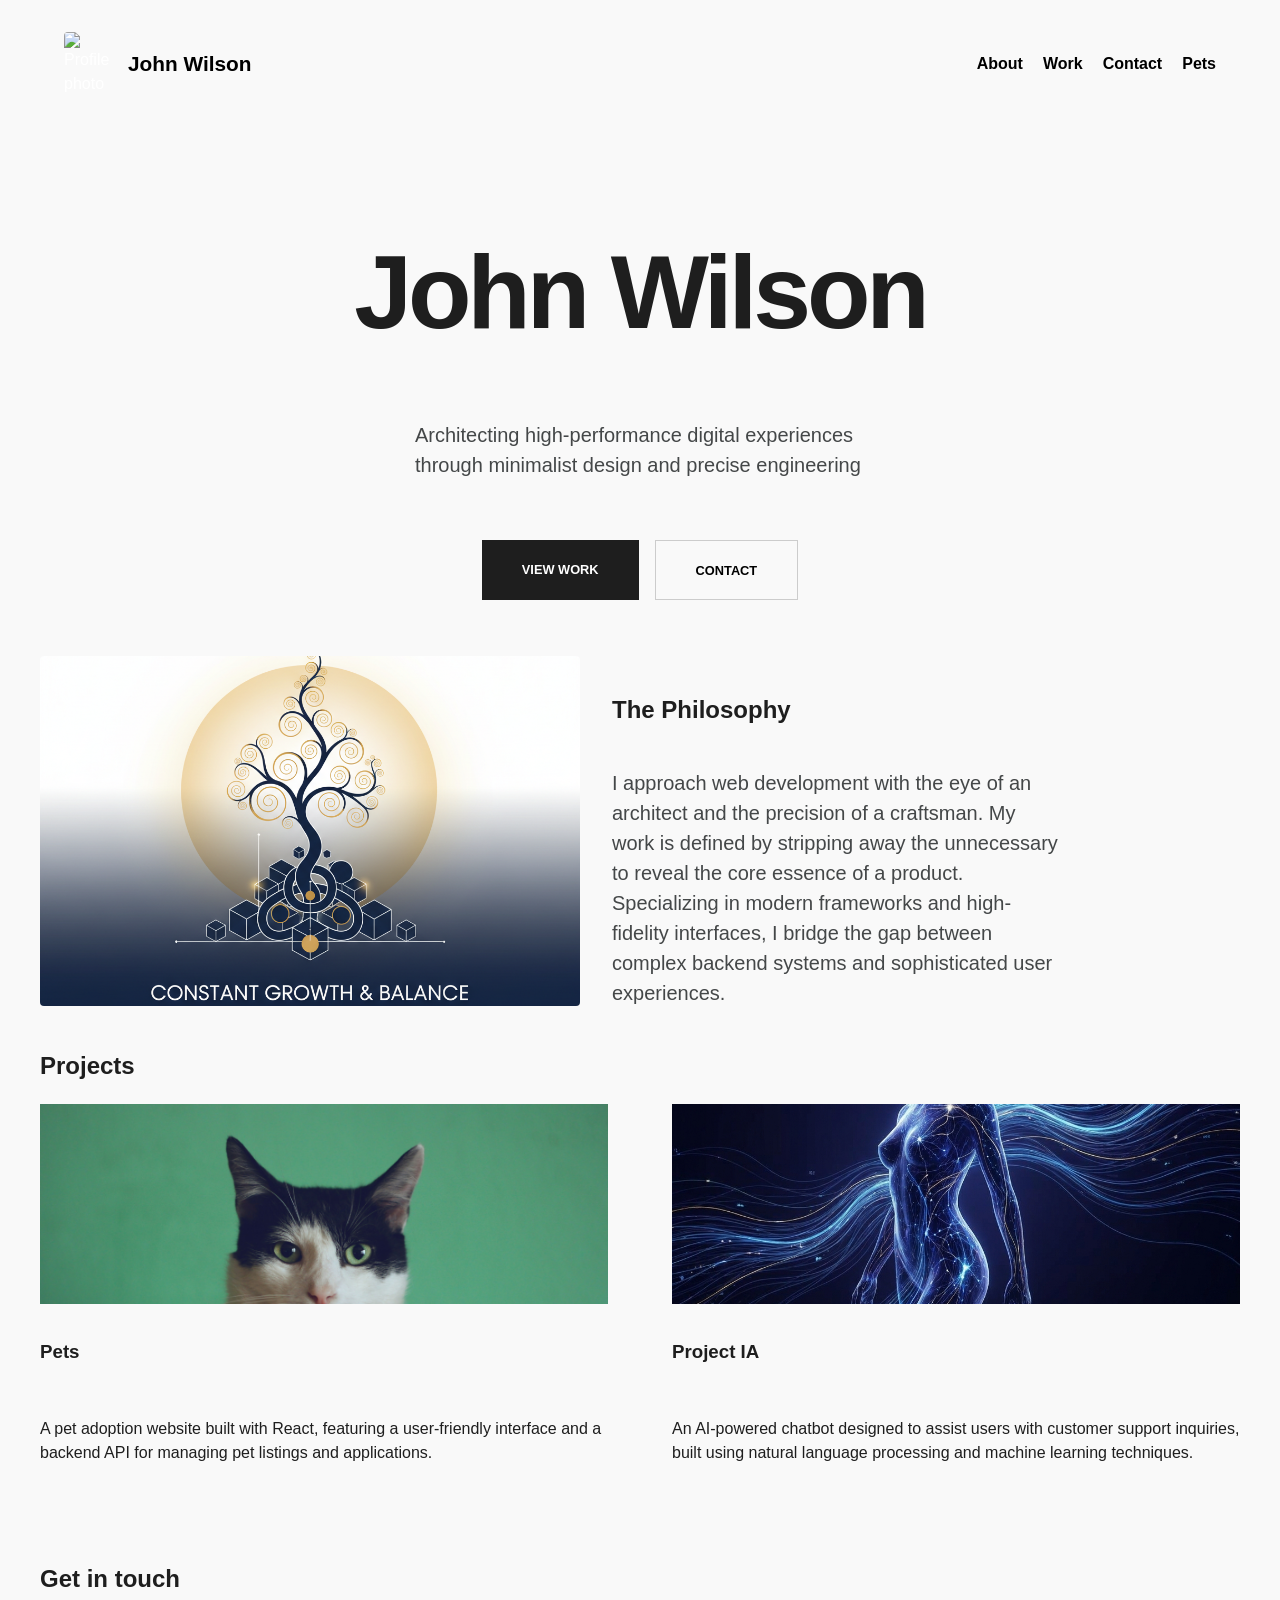
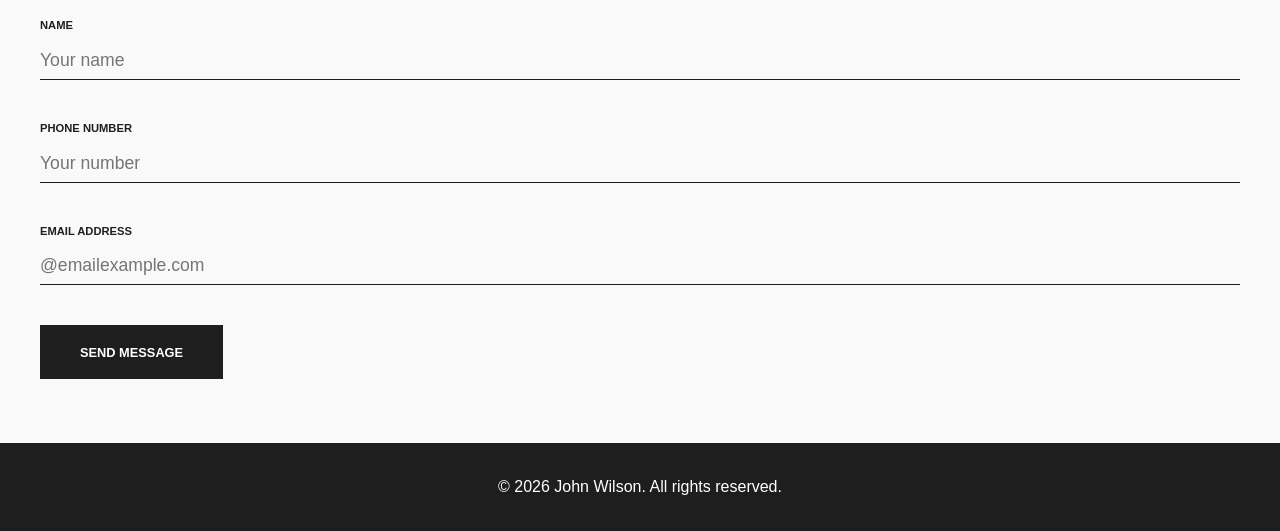
==== commit bce35b9c: "actualizacion de portafolio" ====
--- a/index.html
+++ b/index.html
@@ -1,107 +1,136 @@
-<!DOCTYPE html>
+<!doctype html>
 <html lang="en">
+  <head>
+    <meta charset="UTF-8" />
+    <meta name="viewport" content="width=device-width, initial-scale=1.0" />
+    <meta name="description" content="Personal portfolio" />
+    <title>Portfolio Personal | John Wilson</title>
+    <link rel="stylesheet" href="/src/css/style.css" />
+    
+  </head>
 
-<head>
-    <meta charset="UTF-8">
-    <meta name="viewport" content="width=device-width, initial-scale=1.0">
-    <meta name="description" content="Personal portfolio">
-    <link rel="stylesheet" href="./src/css/main.css">
-    <link rel="stylesheet" href="./src/css/header.css">
-    <link rel="stylesheet" href="./src/css/layout.css">
-    <link rel="stylesheet" href="./src/css/components.css">
-    <title>Portfolio Personal | Jhon Wilson</title>
-    <link rel="stylesheet" href="/src/css/style.css">
-</head>
-
-<body>
+  <body>
     <header class="main-header">
-        <div class="logo_container">
-         <img src="https://i.scdn.co/image/ab6761610000e5ebe42e3a0f2d453258f99b2338" alt="Profile photo" />
+      <div class="logo_container">
+        <img
+          src="https://i.scdn.co/image/ab6761610000e5ebe42e3a0f2d453258f99b2338"
+          alt="Profile photo"
+        />
         <div class="logo-area">John Wilson</div>
-        </div>
-       
-        <nav id="menu" class="hidden">
-            <ul>
-                <li><a href="#about">About </a></li>
-                <li><a href="#projects">Work</a></li>
-                <li><a href="#contact">Contact</a></li>
-                <li><a href="./src/views/pets.html">Pets</a></li>
-            </ul>
-        </nav>
+      </div>
+      <nav id="menu" aria-label="Main navigation">
+        <ul>
+          <li><a href="#about">About</a></li>
+          <li><a href="#projects">Work</a></li>
+          <li><a href="#contact">Contact</a></li>
+          <li><a href="/src/views/pets.html">Pets</a></li>
+        </ul>
+      </nav>
     </header>
 
     <main>
-        <section id="about" class="hero-section">
-            <div class="text-title">
-            <h1 class="hero-title">John Wilson</h1>
-            <p class="hero-subtitle">
-            Architenting high-performance digital experiences through minimalist design and precise engineering</p>
-            </div>
-            <!-- Image with alt text for week 3 -->
-            <div class="hero-buttons">
-                <button class="btn-black">View Work</button>
-                <button class="btn-outline">Contact</button>
-            </div>
+      <section id="about" class="hero-section">
+        <div class="text-title">
+          <h1 class="hero-title">John Wilson</h1>
+          <p class="hero-subtitle">
+            Architecting high-performance digital experiences through minimalist
+            design and precise engineering
+          </p>
+        </div>
+        <div class="hero-buttons">
+          <a href="#projects" class="btn-black">View Work</a>
+          <a href="#contact" class="btn-outline">Contact</a>
+        </div>
+      </section>
 
-            <article> 
-                <div class="text-subtitle">
-                 <h2>The Philosophy</h2>   
-                <p class="hero-subtitle">
-                I approach web developoment with the eye of an architect and the precison of a caftsman. My work is defined by stripping away the unnecessary to reveal the core esscense of a product.
-                Specializing in modern frameworks and high-fidelity interfaces, I bridge the gap between complex backend systems and sophisticated user experiences.
-                <img src="public/img/filosofia-webpng" alt="Photo"
-            </article>
+      <div class="philosophy-layout">
+        <img
+          src="public/img/a_modern_professional_illustration_representing_a_personal_philosophy_of.png"
+          alt="Illustration representing John Wilson's design philosophy"
+        />
+        <div class="text-subtitle">
+          <h2>The Philosophy</h2>
+          <p class="hero-subtitle">
+            I approach web development with the eye of an architect and the
+            precision of a craftsman. My work is defined by stripping away the
+            unnecessary to reveal the core essence of a product. Specializing
+            in modern frameworks and high-fidelity interfaces, I bridge the
+            gap between complex backend systems and sophisticated user
+            experiences.
+          </p>
+        </div>
+      </div>
 
-            
-        </section>
+      <section id="projects">
+        <h2 class="section-title">Projects</h2>
+        <div class="project-list">
+          <article class="project-item">
+            <img src="./public/img/photo-1514888286974-6c03e2ca1dba.jpeg" alt="Pet project" />
+            <h3>Pets</h3>
+            <p class="project-description">
+              A pet adoption website built with React, featuring a user-friendly
+              interface and a backend API for managing pet listings and
+              applications.
+            </p>
+          </article>
+          <article class="project-item">
+            <img
+              src="./public/img/project-ia.png"
+              alt="Project on artificial intelligence"
+            />
+            <h3>Project IA</h3>
+            <p class="project-description">
+              An AI-powered chatbot designed to assist users with customer
+              support inquiries, built using natural language processing and
+              machine learning techniques.
+            </p>
+          </article>
+        </div>
+      </section>
 
-        <section id="projects">
-            <h2 class="section-title">Projects</h2>
-            <div class="project-list">
-                <article class="project-item">
-                    <a href="#">Pets</a>
-                    <!-- Image with alt text for week 3 -->
-                    <img src="./public/img/descarga.jpeg" alt="Pet project" />
-                </article>
-
-                <article class="project-item">
-                    <a href="#">Project IA</a>
-                    <!-- Image with alt text for week 3 -->
-                    <img src="./public/img/project-ia.png" alt="Project on artificial intelligence" />
-                </article>
-            </div>
-        </section>
-
-        <section id="contact" class="contact-section">  
-            <h2>Get in touch</h2>
-            <form id=" portfolio-form">
-                <div class="form-field">
-                    <label>Name</label>
-                    <input type="text" required pattern="[A-Za-z\s]+" title="Only letters and spaces are allowed"
-                        placeholder="Your name" />
-                </div>
-
-                <div class="form-field">
-                    <label>Phone number</label>
-                    <input type="tel" required pattern="[0-9]+" title="Only numbers allowed"
-                        placeholder="Your number" />
-                </div>
-
-                <div class="form-field">
-                    <label> Email address</label>
-                    <input type="email" placeholder="@emailexample.com" required/>
-                </div>
-
-                <button type="submit" class=" btn-black">Send Message</button>
-            </form>
-        </section>
+      <section id="contact" class="contact-section">
+        <h2>Get in touch</h2>
+        <form id="portfolio-form">
+          <div class="form-field">
+            <label for="name">Name</label>
+            <input
+              id="name"
+              type="text"
+              required
+              pattern="[A-Za-z\s]+"
+              title="Only letters and spaces are allowed"
+              placeholder="Your name"
+            />
+          </div>
+          <div class="form-field">
+            <label for="phone">Phone number</label>
+            <input
+              id="phone"
+              type="tel"
+              required
+              pattern="[0-9]+"
+              title="Only numbers allowed"
+              placeholder="Your number"
+            />
+          </div>
+          <div class="form-field">
+            <label for="email">Email address</label>
+            <input
+              id="email"
+              type="email"
+              placeholder="@emailexample.com"
+              required
+            />
+          </div>
+          <button type="submit" class="btn-black">Send Message</button>
+        </form>
+      </section>
     </main>
 
     <footer>
-        <p>&copy; 2026 Jhon Wilson. All rights reserverd.</p>
+      <p>&copy; 2026 John Wilson. All rights reserved.</p>
     </footer>
 
-    <script src="/src/JavaScript/script.js"></script>
-</body>
-
+    <script src="./src/JavaScript/script.js"></script>
+  </body>
 </html>
--- a/src/css/style.css
+++ b/src/css/style.css
@@ -1,23 +1,7 @@
-/* Configuración Editorial Semana 2 */
-html {
-    scroll-behavior: smooth;
-}
-
-body {
-    -webkit-font-smoothing: antialiased;
-}
-
-/* Regla No-Line: Todo por tonos de fondo, nada de bordes sólidos */
-section, nav, footer {
-    border: none !important;
-}
-
-/* Sombras suaves como las del ZIP */
-.shadow-2xl {
-    box-shadow: 0 25px 50px -12px rgba(19, 66, 61, 0.08);
-}
-
-/* Efecto hover suave para inputs */
-input, textarea {
-    transition: all 0.3s ease;
-}+/* Moduls importants */
+@import '/src/css/components.css';
+@import '/src/css/layout.css';
+@import '/src/css/header.css';
+@import '/src/css/main.css';
+@import '/src/css/pets.css';
+/*Specific styles for the homepage */
